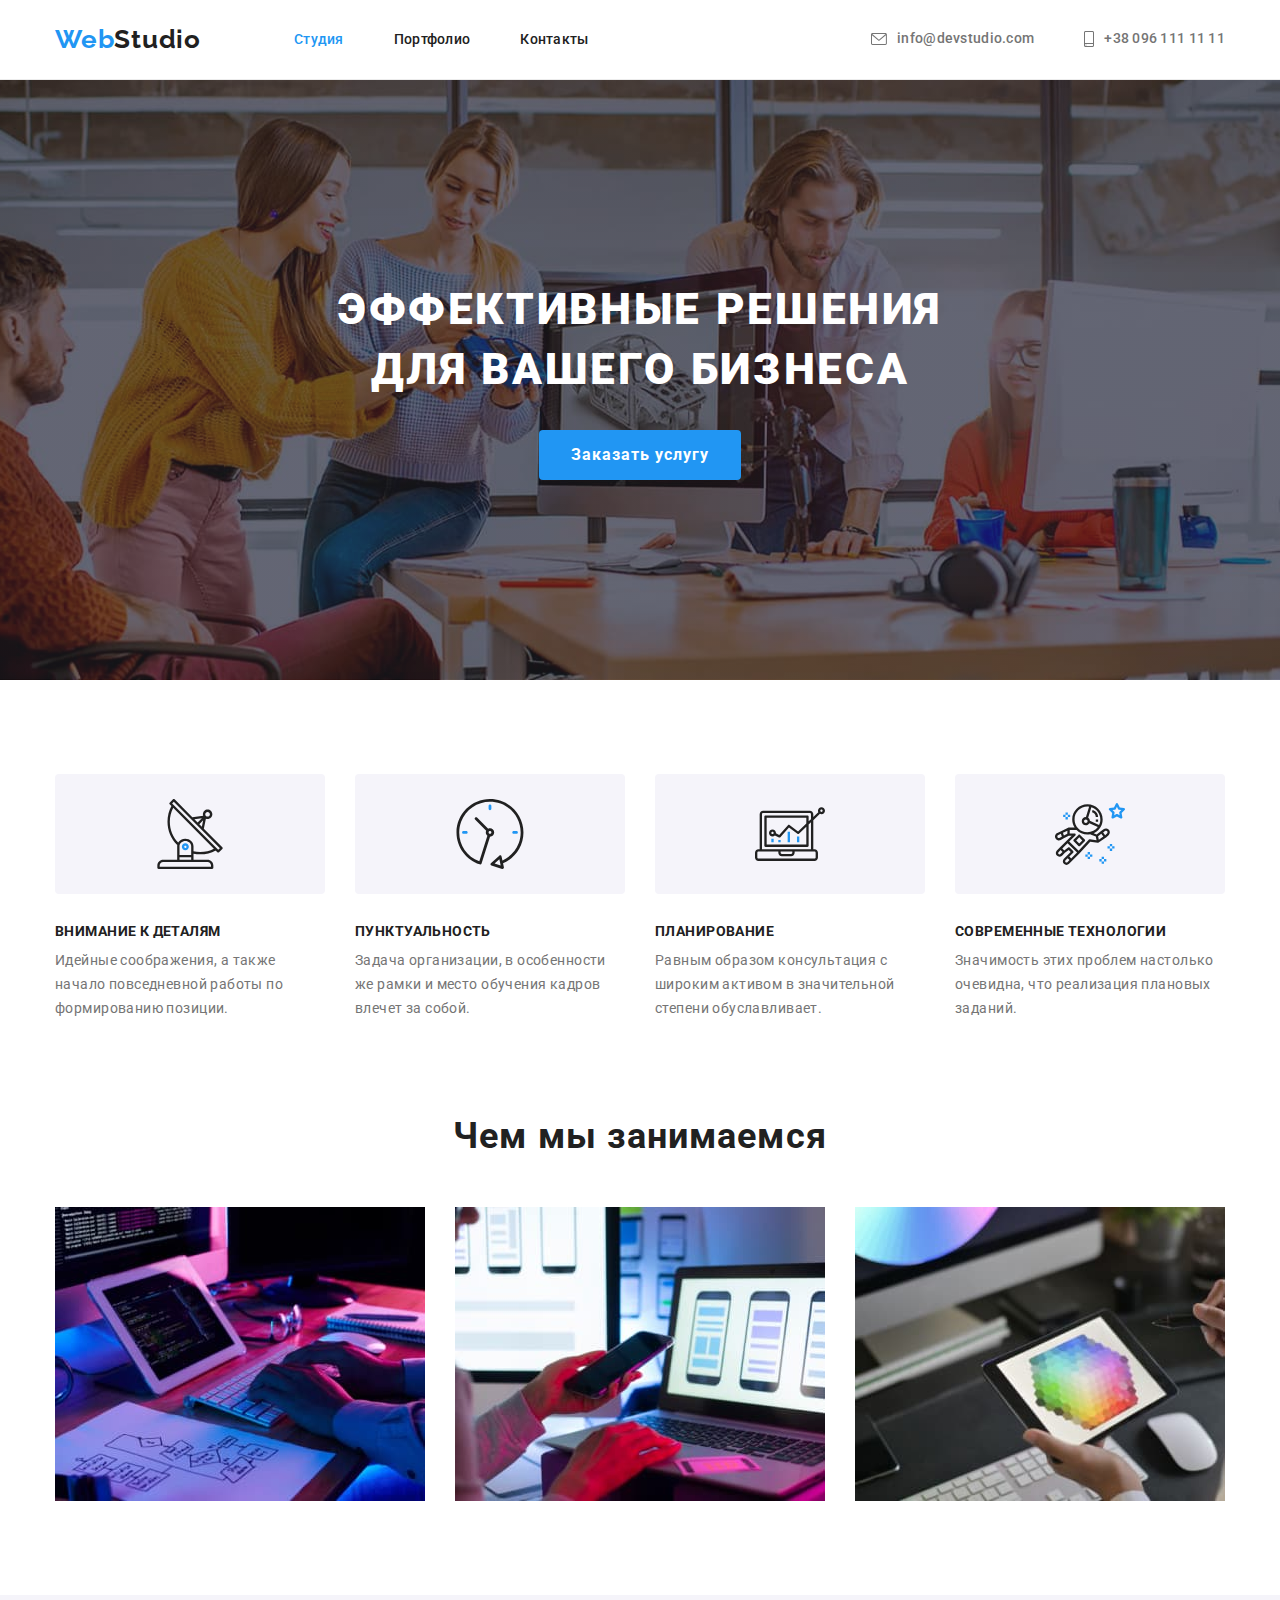
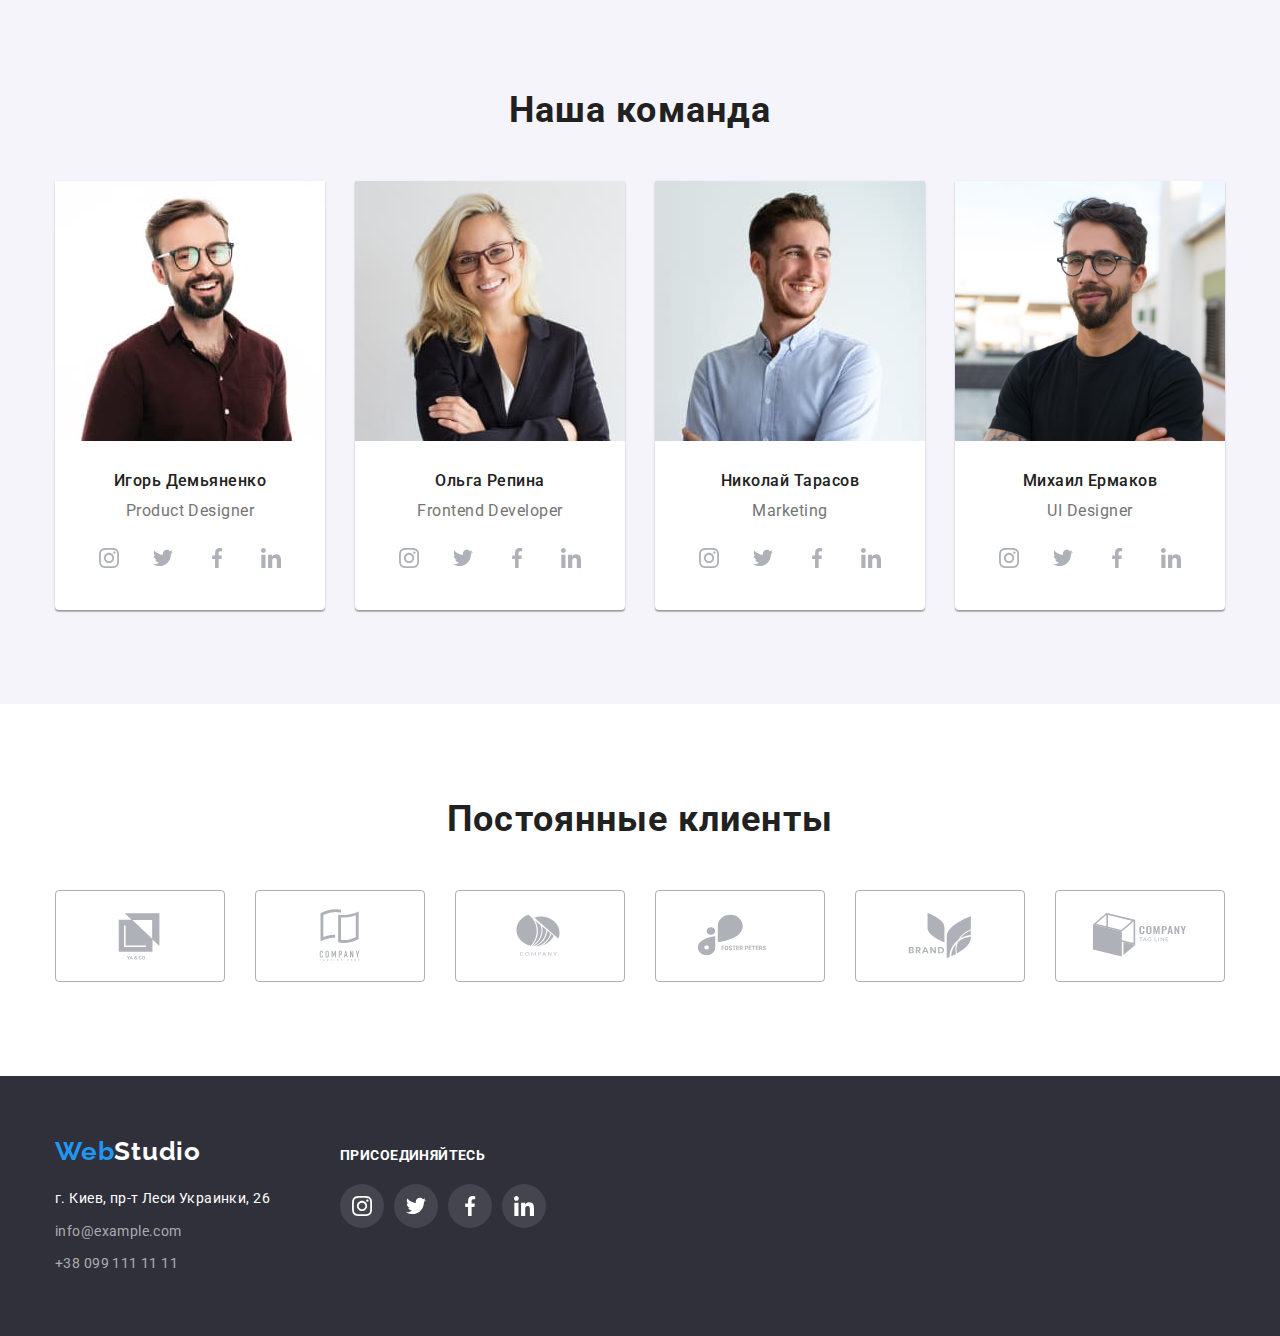
==== index.html @ 8af88ab4 "Добавляет goit-markup-hw-04" ====
<!DOCTYPE html>
<html lang="ru">
<head>
    <meta charset="UTF-8">
    <meta http-equiv="X-UA-Compatible" content="IE=edge">
    <meta name="viewport" content="width=device-width, initial-scale=1.0">
    <title>Студия</title>
    <link rel="stylesheet" href="https://cdnjs.cloudflare.com/ajax/libs/modern-normalize/1.1.0/modern-normalize.min.css">
    <link rel="preconnect" href="https://fonts.googleapis.com">
    <link rel="preconnect" href="https://fonts.gstatic.com" crossorigin>
    <link href="https://fonts.googleapis.com/css2?family=Raleway:wght@700&family=Roboto:wght@400;500;700;900&display=swap"
        rel="stylesheet">
    <link rel="stylesheet" href="./css/styles.css">
</head>
<body>
    <header class="header"> 
        <div class="contanier contanier-headline">    
            <a class="logo logo-header" href=""><span class="accent">Web</span>Studio</a>
            <nav class="nav">
                <ul class="site-nav">
                    <li class="site-nav-item"><a class="links accent site-nav-link" href="">Студия</a></li>
                    <li class="site-nav-item"><a class="links site-nav-link" href="./portfolio.html">Портфолио</a></li>
                    <li class="site-nav-item"><a class="links site-nav-link" href="">Контакты</a></li>
                </ul>
            </nav>
            <ul class="contacts">
                <li class="contacts-item">
                    <a class="links contacts-link" href="mailto:info@devstudio.com">
                            <svg class="contacts-icon" width="16" height="12">
                                <use href="images/icons.svg#icon-envelope"></use>
                            </svg>
                            info@devstudio.com
                    </a>
                </li>
                <li class="contacts-item">
                    <a class="links contacts-link" href="tel:+380961111111">
                        <svg class="contacts-icon" width="10" height="16">
                            <use href="images/icons.svg#icon-smartphone"></use>
                        </svg>
                        +38 096 111 11 11</a>
                </li>
            </ul>
        </div>
    </header>
    
    <main>
<!-- ----------------------HERO-------------------------- -->
        <section class="hero">
            <div class="contanier">
                <h1 class="main-heading">Эффективные решения для вашего бизнеса</h1>
                <button type="button" class="btn hero-btn">Заказать услугу</button>
            </div>
        </section>
<!-- -----------------------BENEFITS-------------->
        <section class="section">
            <div class="contanier">
                <h2 class="visually-hidden">Наши преимущества</h2>
                <ul class="benefits-list">
                    <li class="benefits-blank">
                        <div class="benefits-vector-box">
                            <svg width="70" height="70">
                                <use href="images/icons.svg#icon-antenna"></use>
                            </svg>
                        </div>    
                        <h3 class="title-upercase benefits-title">Внимание к деталям</h3>
                        <p class="benefits-text">Идейные соображения, а также начало повседневной работы по формированию позиции.</p></li>
                    <li class="benefits-blank">
                        <div class="benefits-vector-box">
                            <svg width="70" height="70">
                                <use href="images/icons.svg#icon-clock"></use>
                            </svg>
                        </div>
                        <h3 class="title-upercase benefits-title">Пунктуальность</h3>
                        <p class="benefits-text">Задача организации, в особенности же рамки и место обучения кадров влечет за собой.</p></li>
                    <li class="benefits-blank">
                        <div class="benefits-vector-box">
                            <svg width="70" height="70">
                                <use href="images/icons.svg#icon-diagram"></use>
                            </svg>
                        </div>
                        <h3 class="title-upercase benefits-title">Планирование</h3>
                        <p class="benefits-text">Равным образом консультация с широким активом в значительной степени обуславливает.</p></li>
                    <li class="benefits-blank">
                        <div class="benefits-vector-box">
                            <svg width="70" height="70">
                                <use href="images/icons.svg#icon-astronau"></use>
                            </svg>
                        </div>
                        <h3 class="title-upercase benefits-title">Современные технологии</h3>
                        <p class="benefits-text">Значимость этих проблем настолько очевидна, что реализация плановых заданий.</p></li>
                </ul>
            </div>
        </section>
<!-- --------------------SPECIFICATION-------------- -->
        <section class="section work-section">
            <div class="contanier">
                <h2 class="section-title">Чем мы занимаемся</h2>
                <ul class="benefits-list">
                    <li class="spec-blank"><img 
                        src="./images/desktop.jpg" 
                        alt="Человек пишет десктопное приложение" 
                        width="370"
                        ></li>
                    <li class="spec-blank"><img 
                        src="./images/mobile.jpg" 
                        alt="Человек разрабатывает мобильное приложение"
                        width="370"
                        ></li>
                    <li class="spec-blank"><img 
                        src="./images/design.jpg" 
                        alt="Человек разрабатывает дизайн"
                        width="370"
                        ></li>
                </ul>
            </div>
        </section>
<!-- ------------------------ TEAM ----------------- -->   
        <section class="section team">
            <div class="contanier">
                <h2 class="section-title">Наша команда</h2>
                <ul class="benefits-list">
                    <li class="team-blank">
                        <img src="./images/igor.jpg" alt="Дизайнер" width="270">
                        <div class="team-content">
                            <h3 class="team-title">Игорь Демьяненко</h3>
                            <p class="team-text">Product Designer</p>  
                            <ul class="social-list">
                                <li class="social-link">
                                    <a href="" class="social-link team-social-link">
                                        <svg class="team-social-icon" width="20" height="20">
                                            <use href="images/icons.svg#icon-instagram"></use>
                                        </svg>
                                    </a>
                                </li>
                                <li class="social-link">
                                    <a href="" class="social-link team-social-link">
                                        <svg class="team-social-icon" width="20" height="20">
                                            <use href="images/icons.svg#icon-twitter"></use>
                                        </svg>
                                    </a>
                                </li>
                                <li class="social-link">
                                    <a href="" class="social-link team-social-link">
                                        <svg class="team-social-icon" width="20" height="20">
                                            <use href="images/icons.svg#icon-facebook"></use>
                                        </svg>
                                    </a>
                                </li>
                                <li class="social-link">
                                    <a href="" class="social-link team-social-link">
                                        <svg class="team-social-icon" width="20" height="20">
                                            <use href="images/icons.svg#icon-linkedin"></use>
                                        </svg>
                                    </a>
                                </li>
                            </ul>
                        </div>
                    </li>
                    <li class="team-blank">
                        <img src="./images/olga.jpg" alt="Фронтенд-разработчик" width="270">
                        <div class="team-content">
                            <h3 class="team-title">Ольга Репина</h3>
                            <p class="team-text">Frontend Developer</p>
                            <ul class="social-list">
                                <li class="social-link">
                                    <a href="" class="social-link team-social-link">
                                        <svg class="team-social-icon" width="20" height="20">
                                            <use href="images/icons.svg#icon-instagram"></use>
                                        </svg>
                                    </a>
                                </li>
                                <li class="social-link">
                                    <a href="" class="social-link team-social-link">
                                        <svg class="team-social-icon" width="20" height="20">
                                            <use href="images/icons.svg#icon-twitter"></use>
                                        </svg>
                                    </a>
                                </li>
                                <li class="social-link">
                                    <a href="" class="social-link team-social-link">
                                        <svg class="team-social-icon" width="20" height="20">
                                            <use href="images/icons.svg#icon-facebook"></use>
                                        </svg>
                                    </a>
                                </li>
                                <li class="social-link">
                                    <a href="" class="social-link team-social-link">
                                        <svg class="team-social-icon" width="20" height="20">
                                            <use href="images/icons.svg#icon-linkedin"></use>
                                        </svg>
                                    </a>
                                </li>
                            </ul>
                        </div>    
                    </li>
                    <li class="team-blank">
                        <img src="./images/nikolaj.jpg" alt="Маркетолог" width="270">
                        <div class="team-content">
                            <h3 class="team-title">Николай Тарасов</h3>
                            <p class="team-text">Marketing</p>
                            <ul class="social-list">
                                <li class="social-link">
                                    <a href="" class="social-link team-social-link">
                                        <svg class="team-social-icon" width="20" height="20">
                                            <use href="images/icons.svg#icon-instagram"></use>
                                        </svg>
                                    </a>
                                </li>
                                <li class="social-link">
                                    <a href="" class="social-link team-social-link">
                                        <svg class="team-social-icon" width="20" height="20">
                                            <use href="images/icons.svg#icon-twitter"></use>
                                        </svg>
                                    </a>
                                </li>
                                <li class="social-link">
                                    <a href="" class="social-link team-social-link">
                                        <svg class="team-social-icon" width="20" height="20">
                                            <use href="images/icons.svg#icon-facebook"></use>
                                        </svg>
                                    </a>
                                </li>
                                <li class="social-link">
                                    <a href="" class="social-link team-social-link">
                                        <svg class="team-social-icon" width="20" height="20">
                                            <use href="images/icons.svg#icon-linkedin"></use>
                                        </svg>
                                    </a>
                                </li>
                            </ul>
                        </div>    
                    </li>
                    <li class="team-blank">
                        <img src="./images/michael.jpg" alt="Дизайнер" width="270">
                        <div class="team-content">
                            <h3 class="team-title">Михаил Ермаков</h3>
                            <p class="team-text">UI Designer</p>
                            <ul class="social-list">
                                <li class="social-link">
                                    <a href="" class="social-link team-social-link">
                                        <svg class="team-social-icon" width="20" height="20">
                                            <use href="images/icons.svg#icon-instagram"></use>
                                        </svg>
                                    </a>
                                </li>
                                <li class="social-link">
                                    <a href="" class="social-link team-social-link">
                                        <svg class="team-social-icon" width="20" height="20">
                                            <use href="images/icons.svg#icon-twitter"></use>
                                        </svg>
                                    </a>
                                </li>
                                <li class="social-link">
                                    <a href="" class="social-link team-social-link">
                                        <svg class="team-social-icon" width="20" height="20">
                                            <use href="images/icons.svg#icon-facebook"></use>
                                        </svg>
                                    </a>
                                </li>
                                <li class="social-link">
                                    <a href="" class="social-link team-social-link">
                                        <svg class="team-social-icon" width="20" height="20">
                                            <use href="images/icons.svg#icon-linkedin"></use>
                                        </svg>
                                    </a>
                                </li>
                            </ul>
                        </div>    
                    </li>
                </ul>
            </div>
        </section>
 <!-- ------------------------CLIENTS------------------ -->
        <section class="section">
            <div class="contanier">
                <h2 class="section-title">Постоянные клиенты</h2>
                <ul class="benefits-list">
                    <li class="clients-icons-list">
                        <a href="" class="clients-logo">
                            <svg class="clients-icon" width="106" height="60">
                                <use href="images/icons.svg#icon-Logo"></use>
                            </svg>
                        </a>
                    </li>
                    <li class="clients-icons-list">
                        <a href="" class="clients-logo">
                            <svg class="clients-icon" width="106" height="60">
                                <use href="images/icons.svg#icon-Logo1"></use>
                            </svg>
                        </a>
                    </li>
                    <li class="clients-icons-list">
                        <a href="" class="clients-logo">
                            <svg class="clients-icon" width="106" height="60">
                                <use href="images/icons.svg#icon-Logo2"></use>
                            </svg>
                        </a>
                    </li>
                    <li class="clients-icons-list">
                        <a href="" class="clients-logo">
                            <svg class="clients-icon" width="106" height="60">
                                <use href="images/icons.svg#icon-Logo3"></use>
                            </svg>
                        </a>
                    </li>
                    <li class="clients-icons-list">
                        <a href="" class="clients-logo">
                            <svg class="clients-icon" width="106" height="60">
                                <use href="images/icons.svg#icon-Logo4"></use>
                            </svg>
                        </a>
                    </li>
                    <li class="clients-icons-list">
                        <a href="" class="clients-logo">
                            <svg class="clients-icon" width="106" height="60">
                                <use href="images/icons.svg#icon-Logo5"></use>
                            </svg>
                        </a>
                    </li>
                </ul>
            </div>
        </section>
    </main>
    
    <footer class="footer">
        <div class="contanier">
            <div class="footer-block">   
                <div class="footer-contact-block">
                    <a class="logo logo-footer" href=""><span class="accent">Web</span>Studio</a>
                    <address class="direct-block">
                        <ul>
                            <li class="footer-list"><a class="links footer-adds" href="https://goo.gl/maps/VP5CbCXjH7ehLdj28" target="_blank" rel="noopener noreferrer">г. Киев, пр-т Леси Украинки, 26</a></li>
                            <li class="footer-list"><a class="links footer-cont" href="mailto:info@example.com">info@example.com</a></li>
                            <li class="footer-list"><a class="links footer-cont" href="tel:+380991111111">+38 099 111 11 11</a></li>
                        </ul>
                    </address>
                </div>
                <div class="footer-links-block">
                    <h3 class="title-upercase footer-icons-title">присоединяйтесь</h3>
                    <ul class="social-list">
                        <li class="social-link">
                            <a href="" class="social-link footer-social-link">
                                <svg class="footer-social-icon" width="20" height="20">
                                    <use href="images/icons.svg#icon-instagram"></use>
                                </svg>
                            </a>
                        </li>
                        <li class="social-link">
                            <a href="" class="social-link footer-social-link">
                                <svg class="footer-social-icon" width="20" height="20">
                                    <use href="images/icons.svg#icon-twitter"></use>
                                </svg>
                            </a>
                        </li>
                        <li class="social-link">
                            <a href="" class="social-link footer-social-link">
                                <svg class="footer-social-icon" width="20" height="20">
                                    <use href="images/icons.svg#icon-facebook"></use>
                                </svg>
                            </a>
                        </li>
                        <li class="social-link">
                            <a href="" class="social-link footer-social-link">
                                <svg class="footer-social-icon" width="20" height="20">
                                    <use href="images/icons.svg#icon-linkedin"></use>
                                </svg>
                            </a>
                        </li>
                    </ul>
                </div>
        </div>
        </div>         
    </footer>
</body>
</html>
---- css/styles.css ----
:root {
  --background: #ffffff;
  --background-elements: #F5F4FA;
  --footer-color: #2F303A;
  --footer-cont-color: rgba(255, 255, 255, 0.6);
  --footer-hover-text-one: rgba(255, 255, 255, 0.8);
  --footer-hover-text-two: rgba(255, 255, 255, 0.4);
  --footer-icons-background: rgba(255, 255, 255, 0.1);
  --footer-hover-accent: rgba(33, 149, 243, 0.9);
  --second-btn-color:#188CE8;
  --accent-color: #2196F3;
  --first-title-color: #ffffff;
  --second-title-color: #212121;
  --p-title-color: #757575;  
  --icons-color: #afb1b8;

}
/* 
*,
*::before,
*::after {
  box-sizing: border-box;
} */

body {
  margin: 0;
  font-family: 'Roboto', sans-serif;
  color: var(--background);
}
p,
h1,
h2,
h3{
  margin: 0;
}

ul {
  margin: 0;
  padding: 0;
  list-style: none;
}
img {
  display: block;
  max-width: 100%;
  height: auto;
}
/* Общие стили для всех кнопок */
.btn{
  display: inline-block;  /*Делает из строчного элемента строчно-блочный чтоб задать вертикальные паддинги*/
  font-family: Roboto;
  border-radius: 4px;
  border: transparent; /* Убирает рамку */
  cursor: pointer; /*Меняет курсор на палец при наведении*/
  
}

/* Убирает нижнее подчеркивание всех ссылок */
.links {
  text-decoration: none;
}
.visually-hidden {
  position: absolute;
  white-space: nowrap;
  width: 1px;
  height: 1px;
  overflow: hidden;
  border: 0;
  padding: 0;
  clip: rect(0 0 0 0);
  clip-path: inset(50%);
  margin: -1px;
}
.logo{
  font-family: Raleway;
  font-weight: 700;
  font-size: 26px;
  line-height: 1.19;
  letter-spacing: 0.03em;
  text-decoration: none;
}
.contanier{
  width: 1200px;
  margin: 0 auto; 
  padding: 0 15px;
   /* outline: 2px solid tomato; */
}

/* ------------------HEADER------------------- */
.header{
  background-color: var(--background);
  border-bottom: 1px solid #ececec;
  
}
.contanier-headline{
  display: flex;
  align-items: center;
  justify-content: end;
  padding-top: 24px;
  padding-bottom: 24px;
}

/* У класса <div class="contanier-headline"> есть три ребенка:
1. <a class="logo logo-header">
2. <nav class="nav">
  2.1 <ul class="site-nav">
    2.1.1 <li clas="site-nav-item">
      2.1.1.1 <a class="link site-nav-link"
3. <ul class="contacts">
*/

.logo-header{
  color:var(--second-title-color);
  margin-right: 93px;
}

.logo-header:hover,
.logo-header:focus,
.logo-footer:hover,
.logo-footer:focus,
.site-nav-link:hover,
.site-nav-link:focus,
.contacts-link:hover,
.contacts-link:focus{
  color: var(--accent-color);
}

.site-nav{
  display: flex;
  /* margin-right: 331px; */
}
.site-nav-item{
  margin-right: 50px;
}
.site-nav-item:last-child{
	margin-right: 0;
}

.site-nav-link{
  font-weight: 500;
  font-size: 14px;
  line-height: 1.14;
  letter-spacing: 0.02em;
  text-decoration: none;
  color: var(--second-title-color);
}
.accent{
  color: var(--accent-color);
}

.contacts{
  margin-left: auto;
  display: flex;
  align-items: center;
}
.contacts-item{
  margin-right: 50px;
}
.contacts-item:last-child{
	margin-right: 0;
}
.contacts-link{
  display: flex;
  align-items: center;
  font-weight: 500;
  font-size: 14px;
  line-height: 1.14;
  letter-spacing: 0.02em;
  color: var(--p-title-color); 
}
.contacts-icon{
  margin-right: 10px;
  fill: currentColor;
}

/* --------------------MAIN-------------------- */
/*        -------------HERO---------------     */
.section-title{
  margin-bottom: 50px;
  font-weight: 700;
  font-size: 36px;
  line-height: 1.17;
  letter-spacing: 0.03em;
  text-align: center;
  color: var(--second-title-color);
}


.hero {
  
  text-align: center;
  padding-top: 200px;
  padding-bottom: 200px;
  max-width: 1600px;
  margin-left: auto;
  margin-right: auto;

  background-color: var(--footer-color);
  background-image: linear-gradient(rgba(47, 48, 58, 0.4), rgba(47, 48, 58, 0.4)), url("../images/img.jpg"); 
  background-size: cover;
  background-repeat: no-repeat;
  background-position: center;
     
}

.main-heading{
  margin-left: auto;
  margin-right: auto;
  width: 696px;
  margin-bottom: 30px;

  font-weight: 900;
  font-size: 44px;
  line-height: 1.36;
  letter-spacing: 0.06em;
  text-transform: uppercase;
  color: var(--background);
}
.hero-btn{
  padding: 10px 32px; /*10 вертикальные 32 гоизонтальные*/
  font-weight: 700;
  font-size: 16px;
  line-height: 1.87;
  letter-spacing: 0.06em;
  background: var(--accent-color);
  color: var(--background);
}
.hero-btn:hover{
  background: var(--second-btn-color);
}

/* -----------------------BENEFITS-------------- */
.section{
  padding-top: 94px;
  padding-bottom: 94px;
}
.work-section{
padding-top: 0
;
}

.benefits-list{
  display: flex;
  justify-content: center;
}
.benefits-blank{
  margin-right: 30px;
  width: calc((100%-90px)/4);
}
.benefits-blank:last-child{
	margin-right: 0;
}
.benefits-vector-box{
  display:flex;
  justify-content: center;
  align-items: center;
  width: 270px;
  height: 120px;
  border-radius: 4px;
  background-color: var(--background-elements);
  margin-bottom: 30px;
}
.title-upercase{
  font-weight: 700;
  font-size: 14px;
  line-height: 1.14;
  letter-spacing: 0.03em;
  text-transform: uppercase;
}
.benefits-title{
  margin-bottom: 10px;
  color: var(--second-title-color);
}
.benefits-text{
  font-size: 14px;
  line-height: 1.71;
  letter-spacing: 0.03em;
  color: var(--p-title-color);
}
/* --------------------SPECIFICATION-------------- */
.spec-blank{
  margin-right: 30px;
}
.spec-blank:last-child{
  margin-right: 0;
}
/* -----------------------TEAM-------------------- */
.team{
  background-color: var(--background-elements);
}
.team-blank{
background-color: var(--background);
margin-right: 30px;
box-shadow: 0px 1px 3px rgba(0, 0, 0, 0.12), 0px 1px 1px rgba(0, 0, 0, 0.14), 0px 2px 1px rgba(0, 0, 0, 0.2);
border-radius: 0px 0px 4px 4px;
}
.team-blank:last-child{
	margin-right: 0;
}
.team-content{
  padding-top: 30px;
  padding-bottom: 30px;
}

.team-title{
  margin-bottom: 10px;
  font-weight: 500;
  font-size: 16px;
  line-height: 1.19;
  letter-spacing: 0.03em;    
  text-align: center;
  color: var(--second-title-color)
}
.team-text{
  font-size: 16px;
  line-height: 1.19;
  text-align: center;
  letter-spacing: 0.03em;
  color: var(--p-title-color);
  margin-bottom: 16px;
}

.social-list{
  display: flex;
  justify-content: center;
}
.social-link + .social-link{
  margin-left: 10px;
}
.social-link{
  display:flex;
  height: 44px;
  width: 44px;
  /* background-color: teal; */
  border-radius: 50%;
  display: flex;
  justify-content: center;
  align-items: center;
}
.team-social-link{
  color:var(--icons-color);
}

.team-social-icon{
  fill: currentColor;
}
.team-social-link:hover,
.team-social-link:focus{
  background-color: var(--accent-color);
  color: var(--background);
}

/* -----CLIENTS----- */
.clients-icons-list+.clients-icons-list{
  margin-left: 30px;
}

.clients-logo{
  height: 92px;
  width: 170px;

  border: 1px solid var(--icons-color);
  border-radius: 4px;

  display: flex;
  justify-content: center;
  align-items: center;
  color:var(--icons-color);
}
.clients-icon{
  fill: currentColor;
}
.clients-logo:hover,
.clients-logo:focus{
  border-color: var(--accent-color);
  color: var(--accent-color);
}

/* -----PORTFOLIO----------- */
.filter{
  display:flex;
  justify-content: center;
  margin-bottom: 50px;
}
.filter-item{
  margin-right: 8px;
  
}
.filter-item:last-child{
	margin-right: 0px;
}
.filter-btn{
  padding: 6px 22px;
  font-weight: 500;
  font-size: 16px;
  line-height: 1.62;
  letter-spacing: 0.03em;
  color: var(--second-title-color);
  background: var(--background-elements);
}

.btn-accent{ 
  background: var(--accent-color);
  color: var(--background);
}
.filter-btn:hover,
.filter-btn:focus{
  background-color: var(--second-btn-color);
  color: var(--background);
  box-shadow: 0px 3px 1px rgba(0, 0, 0, 0.1), 0px 1px 2px rgba(0, 0, 0, 0.08), 0px 2px 2px rgba(0, 0, 0, 0.12);
}

.portfolio-section{
  display: flex;
  flex-wrap: wrap;
}
.portfolio-item{
  margin-right: 30px;
  margin-bottom: 30px;
}
.portfolio-links{
  display: block;
}
.portfolio-links:hover,
.portfolio-links:focus{
  box-shadow: 0px 1px 1px rgba(0, 0, 0, 0.12), 0px 4px 4px rgba(0, 0, 0, 0.06), 1px 4px 6px rgba(0, 0, 0, 0.16);
}
.portfolio-content{
  padding: 20px 24px;
  border-left: 1px solid #eeeeee;
  border-bottom: 1px solid #eeeeee;
  border-right: 1px solid #eeeeee;
}
.portfolio-item:nth-child(3n){
  margin-right: 0;
}
.portfolio-item:nth-child(n + 7){
  margin-bottom: 0;
}


.portfolio-title{
  margin-bottom: 4px;
  font-weight: 700;
  font-size: 18px;
  line-height: 2;
  letter-spacing: 0.06em;
  color: var(--second-title-color);
}
.portfolio-text{
  font-size: 16px;
  line-height: 1.87;
  letter-spacing: 0.03em;
  color: var(--p-title-color);
}
/* --------------------FOOTER-------------------- */
.footer{
  padding-top: 60px;
  padding-bottom: 60px;
  background-color: var(--footer-color);
}
.logo-footer{
  color: var(--background);
}
.direct-block{
  margin-top: 20px;
  font-style: normal;
}
.footer-list{
  margin-bottom: 9px;
  font-size: 14px;
  line-height: 1.71;
  letter-spacing: 0.03em;
  color: var(--background);
}
.footer-adds{
  color: var(--background);
}
.footer-cont{
  color: var(--footer-cont-color);
}
.footer-list:last-child{
	margin-bottom: 0;
}

.footer-adds:hover,
.footer-adds:focus{
  color: var(--footer-hover-text-one);
}
.footer-cont:hover,
.footer-cont:focus{
  color: var(--footer-hover-text-two);
}
.footer-block{
  display: flex;
  align-items: baseline;
}
.footer-links-block{
  margin-left: 70px;
  
}
.footer-icons-title{
  margin-bottom: 20px;
  color: var(--background);
}
.footer-social-link{
  background-color: var(--footer-icons-background); 
}

.footer-social-icon{
  fill: var(--background);
}
.footer-social-link:hover,
.footer-social-link:focus{
  background-color: var(--accent-color);
}
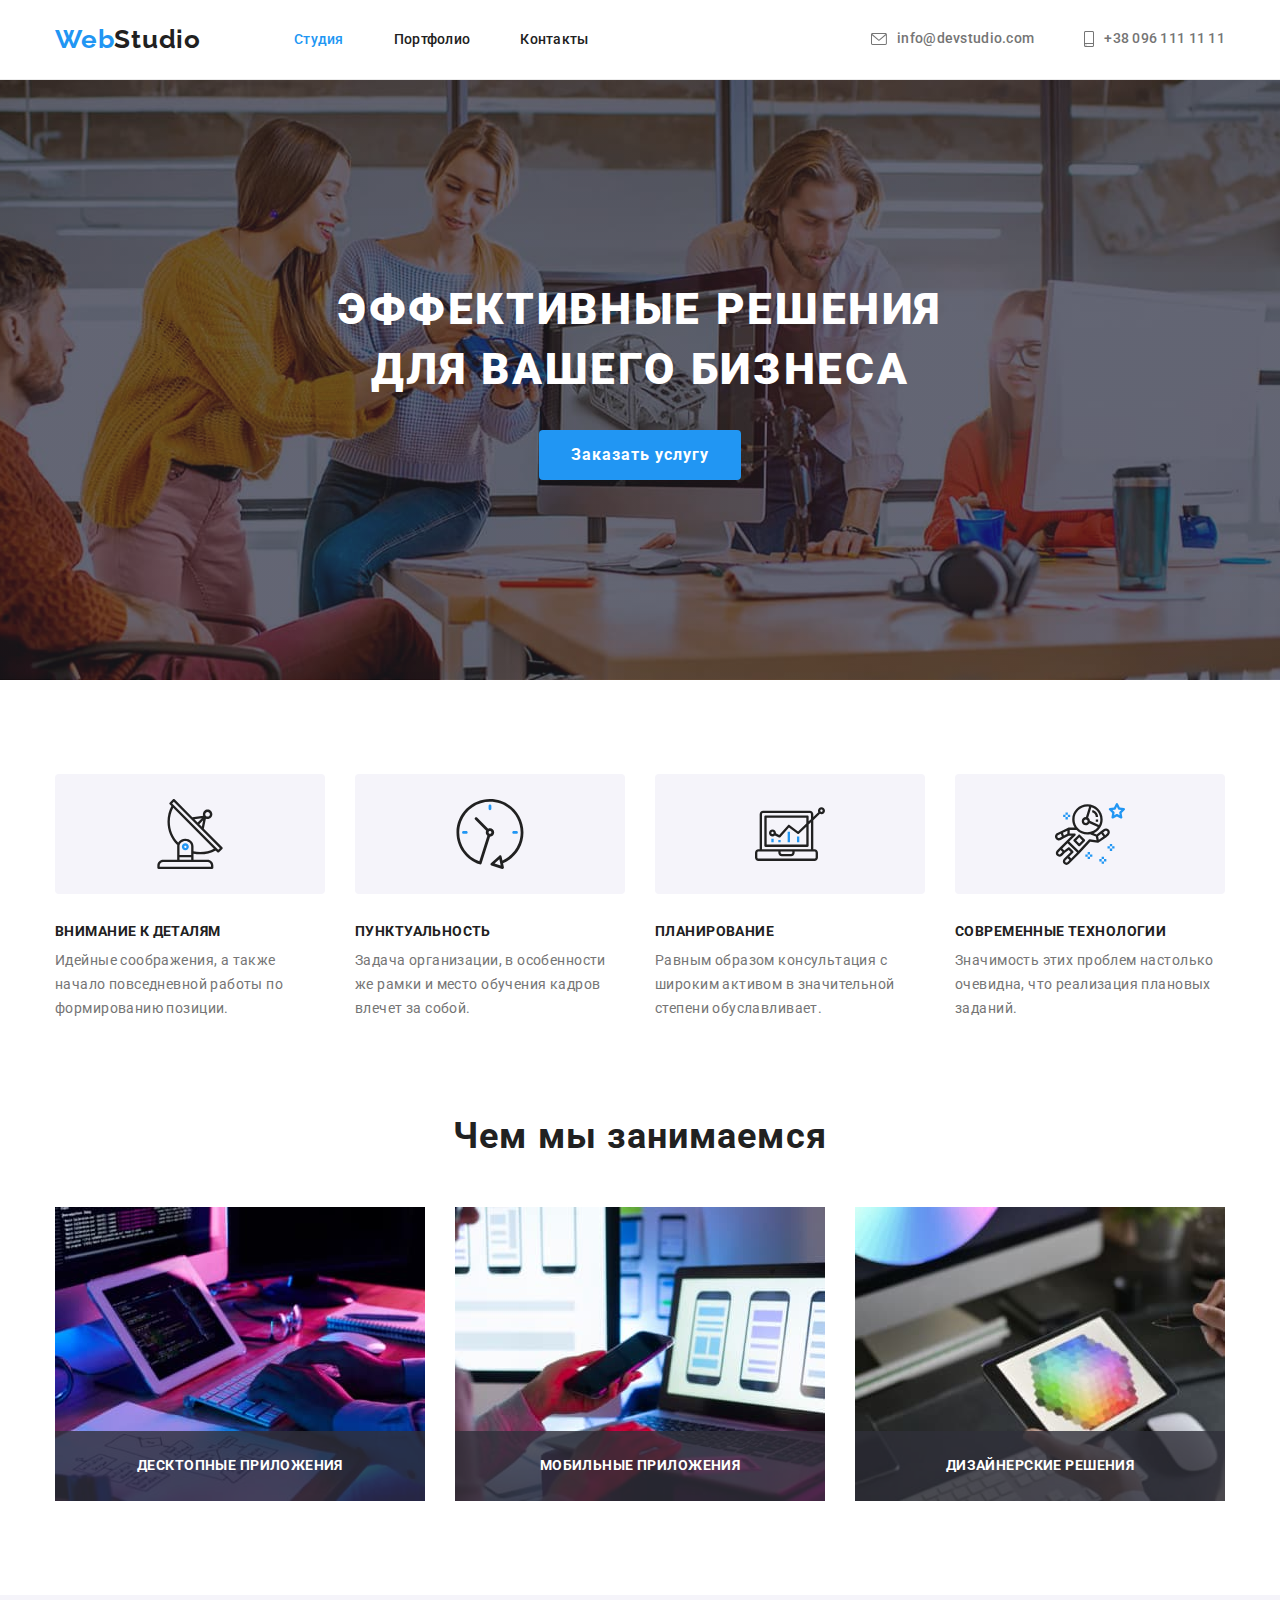
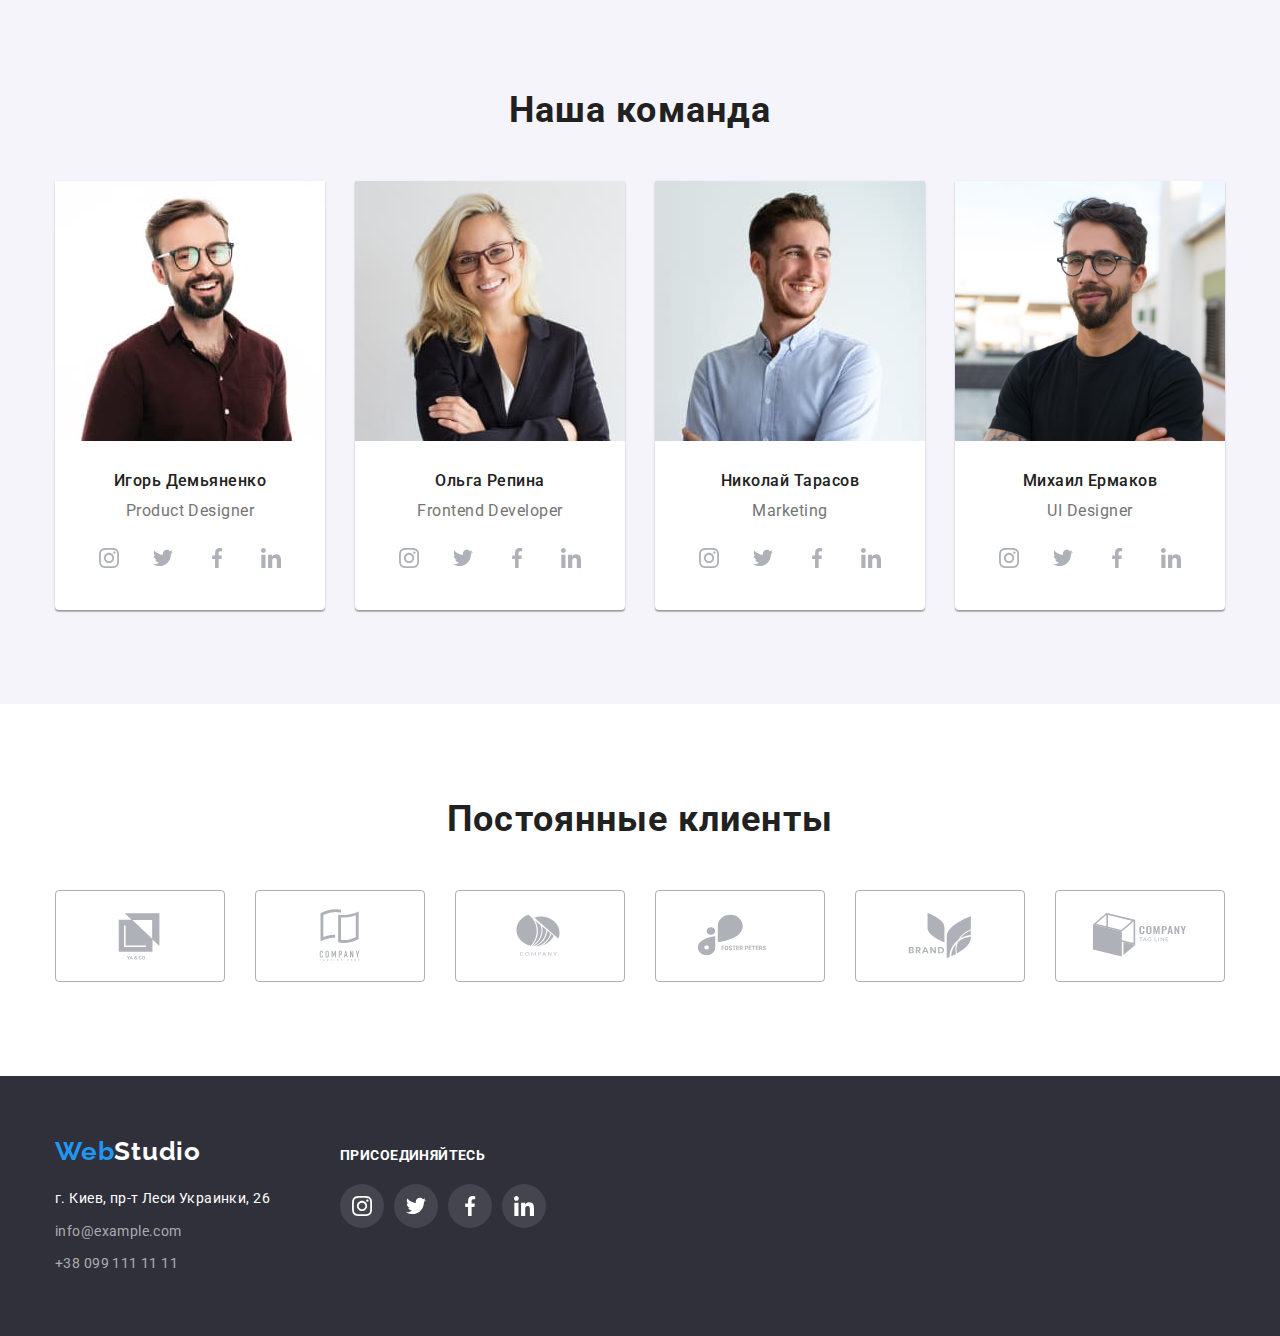
==== commit 4da6c013: "Добавляет надписи к картинкам в секции Specification" ====
--- a/index.html
+++ b/index.html
@@ -96,21 +96,24 @@
             <div class="contanier">
                 <h2 class="section-title">Чем мы занимаемся</h2>
                 <ul class="benefits-list">
-                    <li class="spec-blank"><img 
-                        src="./images/desktop.jpg" 
+                    <li class="spec-blank">
+                        <img src="./images/desktop.jpg" 
                         alt="Человек пишет десктопное приложение" 
-                        width="370"
-                        ></li>
-                    <li class="spec-blank"><img 
-                        src="./images/mobile.jpg" 
+                        width="370">
+                        <p class="spec-label">Десктопные приложения</p>
+                    </li>
+                    <li class="spec-blank">
+                        <img src="./images/mobile.jpg" 
                         alt="Человек разрабатывает мобильное приложение"
-                        width="370"
-                        ></li>
-                    <li class="spec-blank"><img 
-                        src="./images/design.jpg" 
+                        width="370">
+                        <p class="spec-label">Мобильные приложения</p>
+                    </li>
+                    <li class="spec-blank">
+                        <img src="./images/design.jpg" 
                         alt="Человек разрабатывает дизайн"
-                        width="370"
-                        ></li>
+                        width="370">
+                        <p class="spec-label">Дизайнерские решения</p>
+                    </li>
                 </ul>
             </div>
         </section>
@@ -371,5 +374,6 @@
         </div>
         </div>         
     </footer>
+    <script src="./js/modal.js"></script>
 </body>
 </html>--- a/css/styles.css
+++ b/css/styles.css
@@ -7,12 +7,15 @@
   --footer-hover-text-two: rgba(255, 255, 255, 0.4);
   --footer-icons-background: rgba(255, 255, 255, 0.1);
   --footer-hover-accent: rgba(33, 149, 243, 0.9);
+  --spec-label-background: rgba(47, 48, 58, 0.8);
   --second-btn-color:#188CE8;
   --accent-color: #2196F3;
   --first-title-color: #ffffff;
   --second-title-color: #212121;
   --p-title-color: #757575;  
   --icons-color: #afb1b8;
+  --effect-time:250ms;
+  --function-time:cubic-bezier(0.4, 0, 0.2, 1);
 
 }
 /* 
@@ -111,6 +114,10 @@
 .logo-header{
   color:var(--second-title-color);
   margin-right: 93px;
+
+  transition-property: color;
+  transition-duration: var(--effect-time);
+  transition-timing-function: var(--function-time); 
 }
 
 .logo-header:hover,
@@ -142,6 +149,10 @@
   letter-spacing: 0.02em;
   text-decoration: none;
   color: var(--second-title-color);
+
+  transition-property: color;
+  transition-duration: var(--effect-time);
+  transition-timing-function: var(--function-time); 
 }
 .accent{
   color: var(--accent-color);
@@ -166,6 +177,10 @@
   line-height: 1.14;
   letter-spacing: 0.02em;
   color: var(--p-title-color); 
+
+  transition-property: color;
+  transition-duration: var(--effect-time);
+  transition-timing-function: var(--function-time); 
 }
 .contacts-icon{
   margin-right: 10px;
@@ -186,7 +201,6 @@
 
 
 .hero {
-  
   text-align: center;
   padding-top: 200px;
   padding-bottom: 200px;
@@ -223,9 +237,13 @@
   letter-spacing: 0.06em;
   background: var(--accent-color);
   color: var(--background);
+
+  transition-property: background-color;
+  transition-duration: var(--effect-time);
+  transition-timing-function: var(--function-time); 
 }
 .hero-btn:hover{
-  background: var(--second-btn-color);
+  background-color: var(--second-btn-color);
 }
 
 /* -----------------------BENEFITS-------------- */
@@ -278,11 +296,32 @@
 }
 /* --------------------SPECIFICATION-------------- */
 .spec-blank{
+  display: flex;
+  position: relative;
+  align-items: end;
+
   margin-right: 30px;
 }
 .spec-blank:last-child{
   margin-right: 0;
 }
+.spec-label{
+display:flex;
+align-items: center;
+justify-content: center;
+height: 70px;
+width: 100%;
+
+position: absolute;
+font-weight: 700;
+font-size: 14px;
+line-height: 1.14;
+letter-spacing: 0.03em;
+text-transform: uppercase;
+color: var(--first-title-color);
+background-color: var(--spec-label-background);
+}
+
 /* -----------------------TEAM-------------------- */
 .team{
   background-color: var(--background-elements);
@@ -338,6 +377,10 @@
 }
 .team-social-link{
   color:var(--icons-color);
+
+  transition-property: background-color, color;
+  transition-duration: var(--effect-time);
+  transition-timing-function: var(--function-time); 
 }
 
 .team-social-icon{
@@ -357,7 +400,6 @@
 .clients-logo{
   height: 92px;
   width: 170px;
-
   border: 1px solid var(--icons-color);
   border-radius: 4px;
 
@@ -365,6 +407,10 @@
   justify-content: center;
   align-items: center;
   color:var(--icons-color);
+
+  transition-property: border-color, color;
+  transition-duration: var(--effect-time);
+  transition-timing-function: var(--function-time); 
 }
 .clients-icon{
   fill: currentColor;
@@ -396,6 +442,10 @@
   letter-spacing: 0.03em;
   color: var(--second-title-color);
   background: var(--background-elements);
+
+  transition-property: background-color, color, box-shadow;
+  transition-duration: var(--effect-time);
+  transition-timing-function: var(--function-time); 
 }
 
 .btn-accent{ 
@@ -419,6 +469,10 @@
 }
 .portfolio-links{
   display: block;
+
+  transition-property: box-shadow;
+  transition-duration: var(--effect-time);
+  transition-timing-function: var(--function-time); 
 }
 .portfolio-links:hover,
 .portfolio-links:focus{
@@ -460,6 +514,10 @@
 }
 .logo-footer{
   color: var(--background);
+
+  transition-property: color;
+  transition-duration: var(--effect-time);
+  transition-timing-function: var(--function-time); 
 }
 .direct-block{
   margin-top: 20px;
@@ -474,9 +532,17 @@
 }
 .footer-adds{
   color: var(--background);
+
+  transition-property: color;
+  transition-duration: var(--effect-time);
+  transition-timing-function: var(--function-time); 
 }
 .footer-cont{
   color: var(--footer-cont-color);
+
+  transition-property: color;
+  transition-duration: var(--effect-time);
+  transition-timing-function: var(--function-time); 
 }
 .footer-list:last-child{
 	margin-bottom: 0;
@@ -504,6 +570,10 @@
 }
 .footer-social-link{
   background-color: var(--footer-icons-background); 
+
+  transition-property: background-color;
+  transition-duration: var(--effect-time);
+  transition-timing-function: var(--function-time); 
 }
 
 .footer-social-icon{
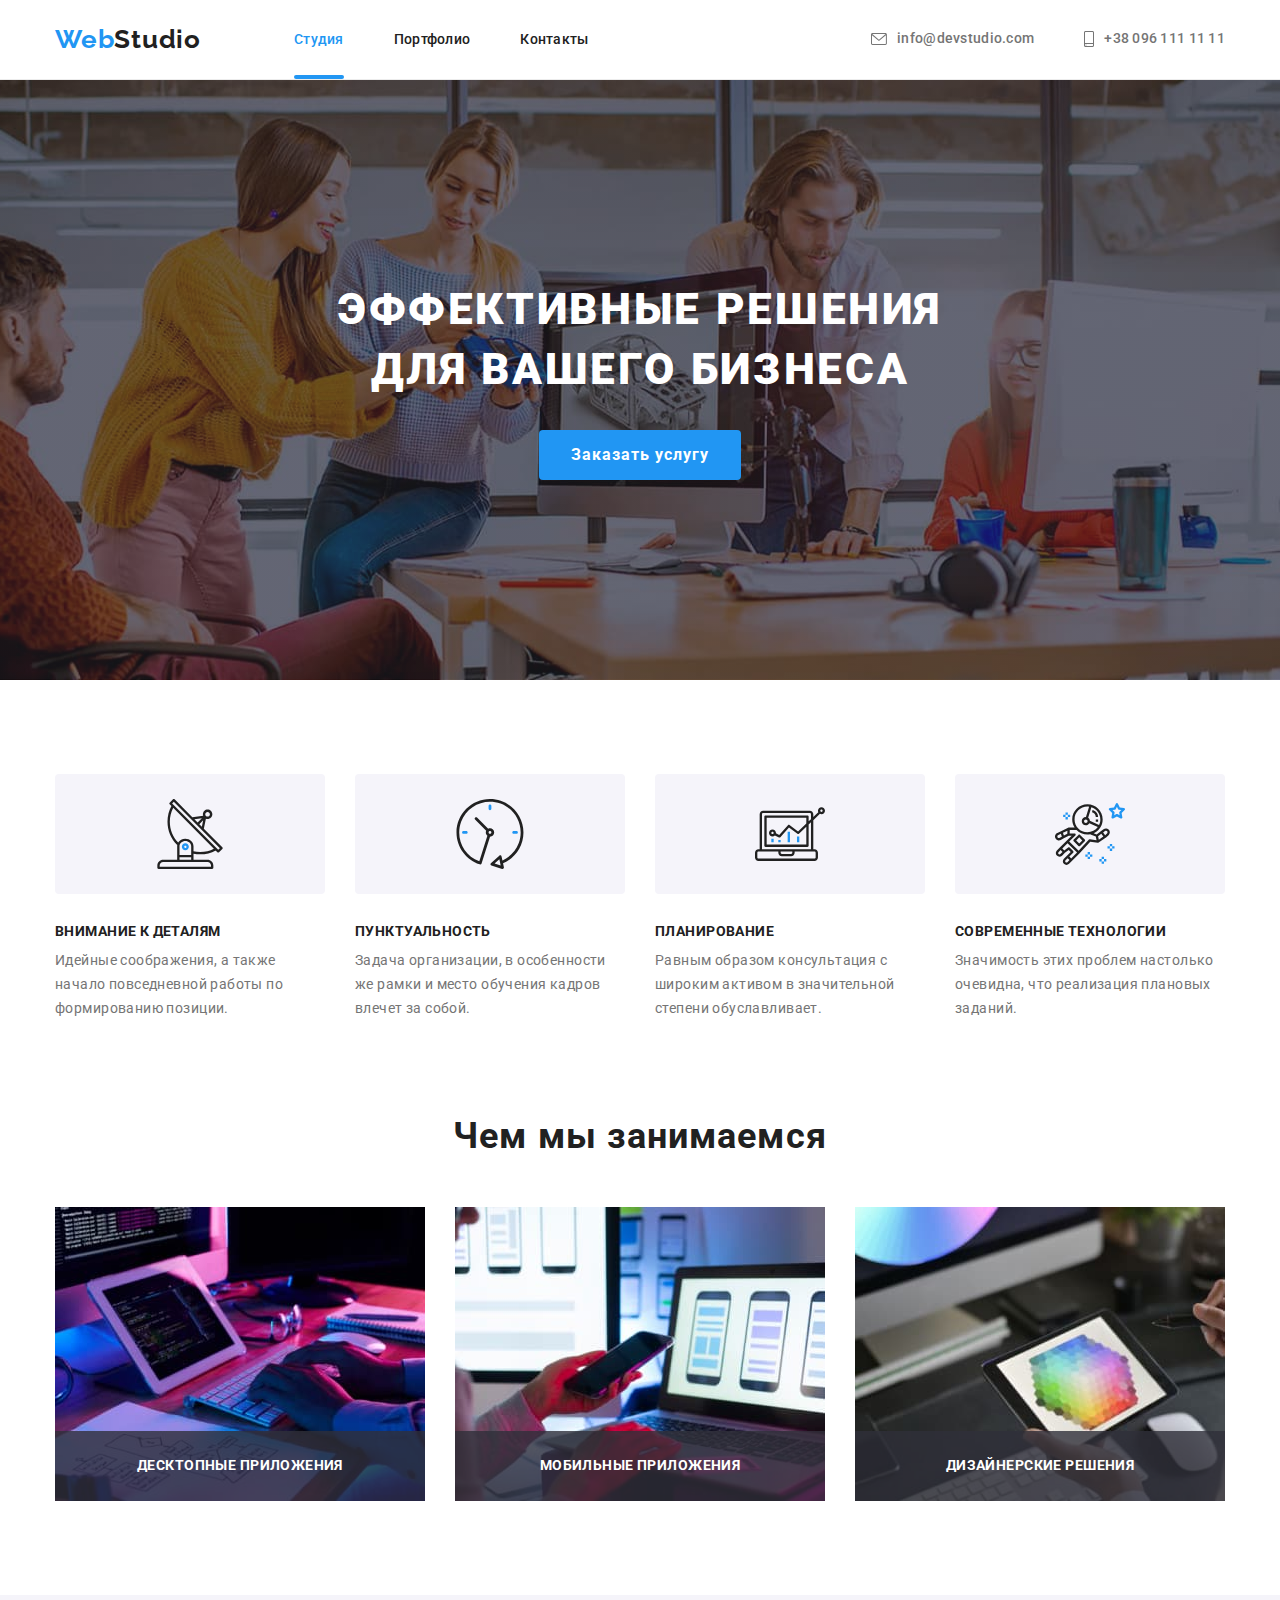
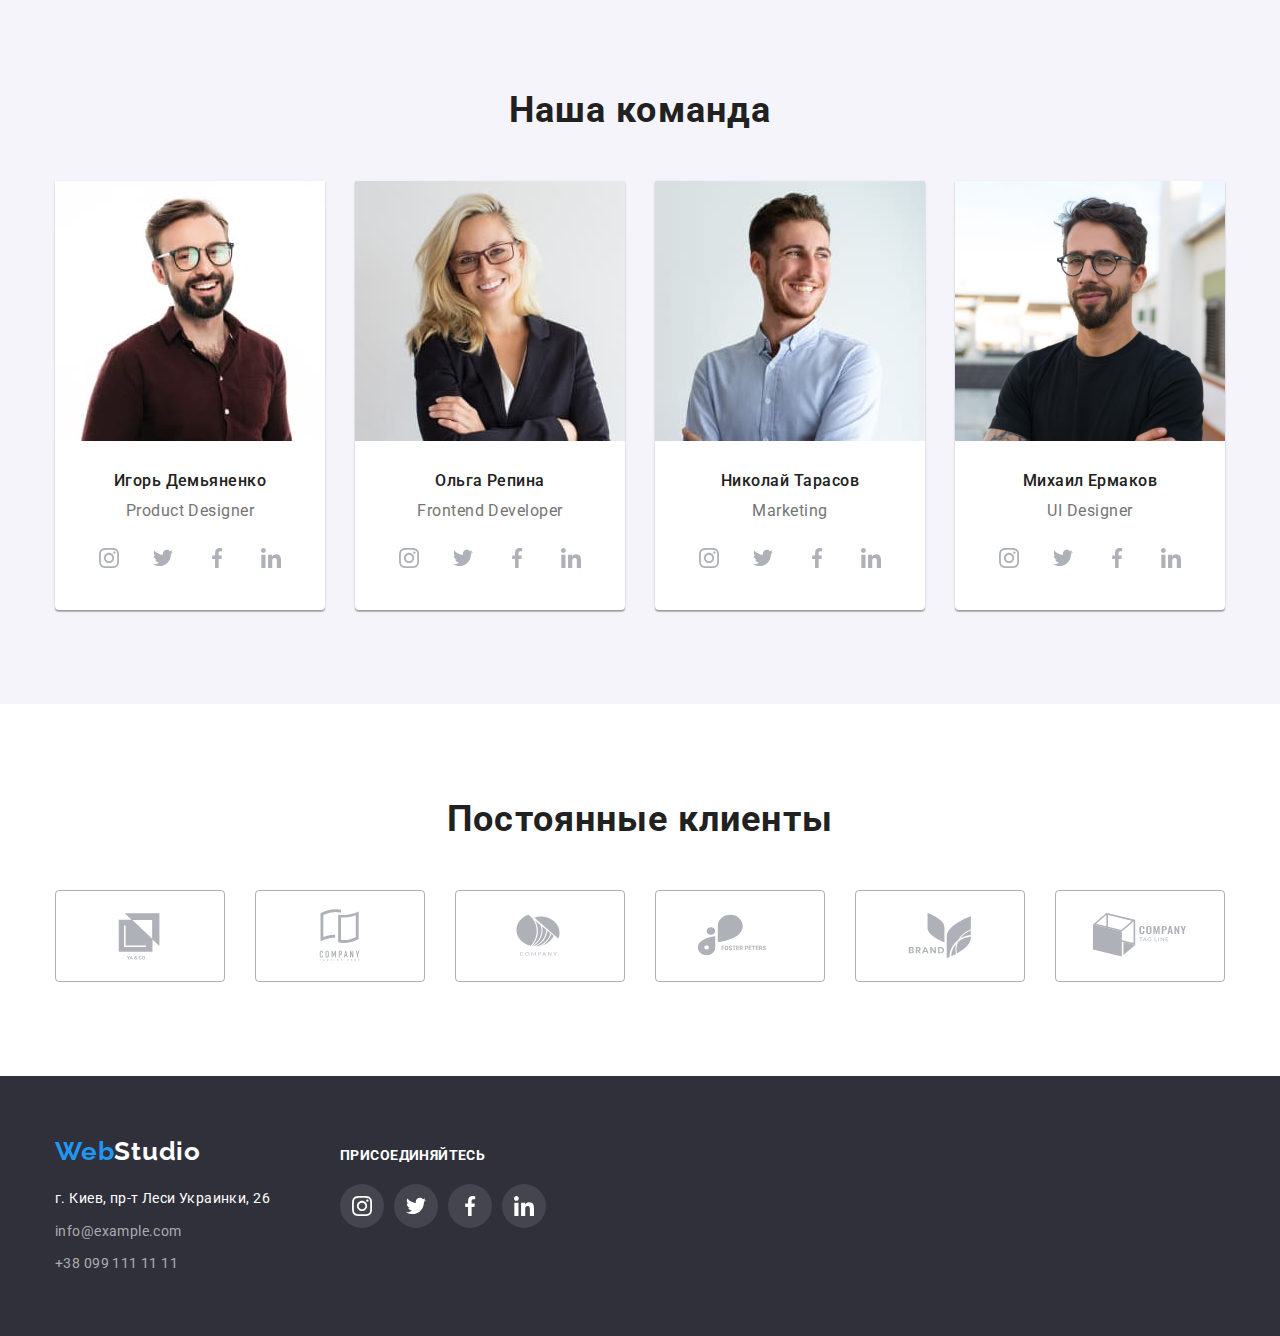
==== commit 32b522c5: "Добавляет подчеркивание в Хедере" ====
--- a/index.html
+++ b/index.html
@@ -15,7 +15,7 @@
 <body>
     <header class="header"> 
         <div class="contanier contanier-headline">    
-            <a class="logo logo-header" href=""><span class="accent">Web</span>Studio</a>
+            <a class="logo logo-header" href=""><span class="accent-logo">Web</span>Studio</a>
             <nav class="nav">
                 <ul class="site-nav">
                     <li class="site-nav-item"><a class="links accent site-nav-link" href="">Студия</a></li>
@@ -329,7 +329,7 @@
         <div class="contanier">
             <div class="footer-block">   
                 <div class="footer-contact-block">
-                    <a class="logo logo-footer" href=""><span class="accent">Web</span>Studio</a>
+                    <a class="logo logo-footer" href=""><span class="accent-logo">Web</span>Studio</a>
                     <address class="direct-block">
                         <ul>
                             <li class="footer-list"><a class="links footer-adds" href="https://goo.gl/maps/VP5CbCXjH7ehLdj28" target="_blank" rel="noopener noreferrer">г. Киев, пр-т Леси Украинки, 26</a></li>
--- a/css/styles.css
+++ b/css/styles.css
@@ -16,7 +16,7 @@
   --icons-color: #afb1b8;
   --effect-time:250ms;
   --function-time:cubic-bezier(0.4, 0, 0.2, 1);
-
+  
 }
 /* 
 *,
@@ -102,22 +102,16 @@
   padding-bottom: 24px;
 }
 
-/* У класса <div class="contanier-headline"> есть три ребенка:
-1. <a class="logo logo-header">
-2. <nav class="nav">
-  2.1 <ul class="site-nav">
-    2.1.1 <li clas="site-nav-item">
-      2.1.1.1 <a class="link site-nav-link"
-3. <ul class="contacts">
-*/
-
 .logo-header{
   color:var(--second-title-color);
   margin-right: 93px;
-
   transition-property: color;
   transition-duration: var(--effect-time);
   transition-timing-function: var(--function-time); 
+}
+
+.accent-logo{
+  color:var(--accent-color);
 }
 
 .logo-header:hover,
@@ -156,6 +150,19 @@
 }
 .accent{
   color: var(--accent-color);
+  position: relative;
+}
+
+.accent::after{
+  content: '';
+  width: 100%;
+  height: 4px;
+  border-radius: 2px;
+  background-color: var(--accent-color);
+  position: absolute;
+  left: 0;
+  bottom: -31.5px;
+
 }
 
 .contacts{
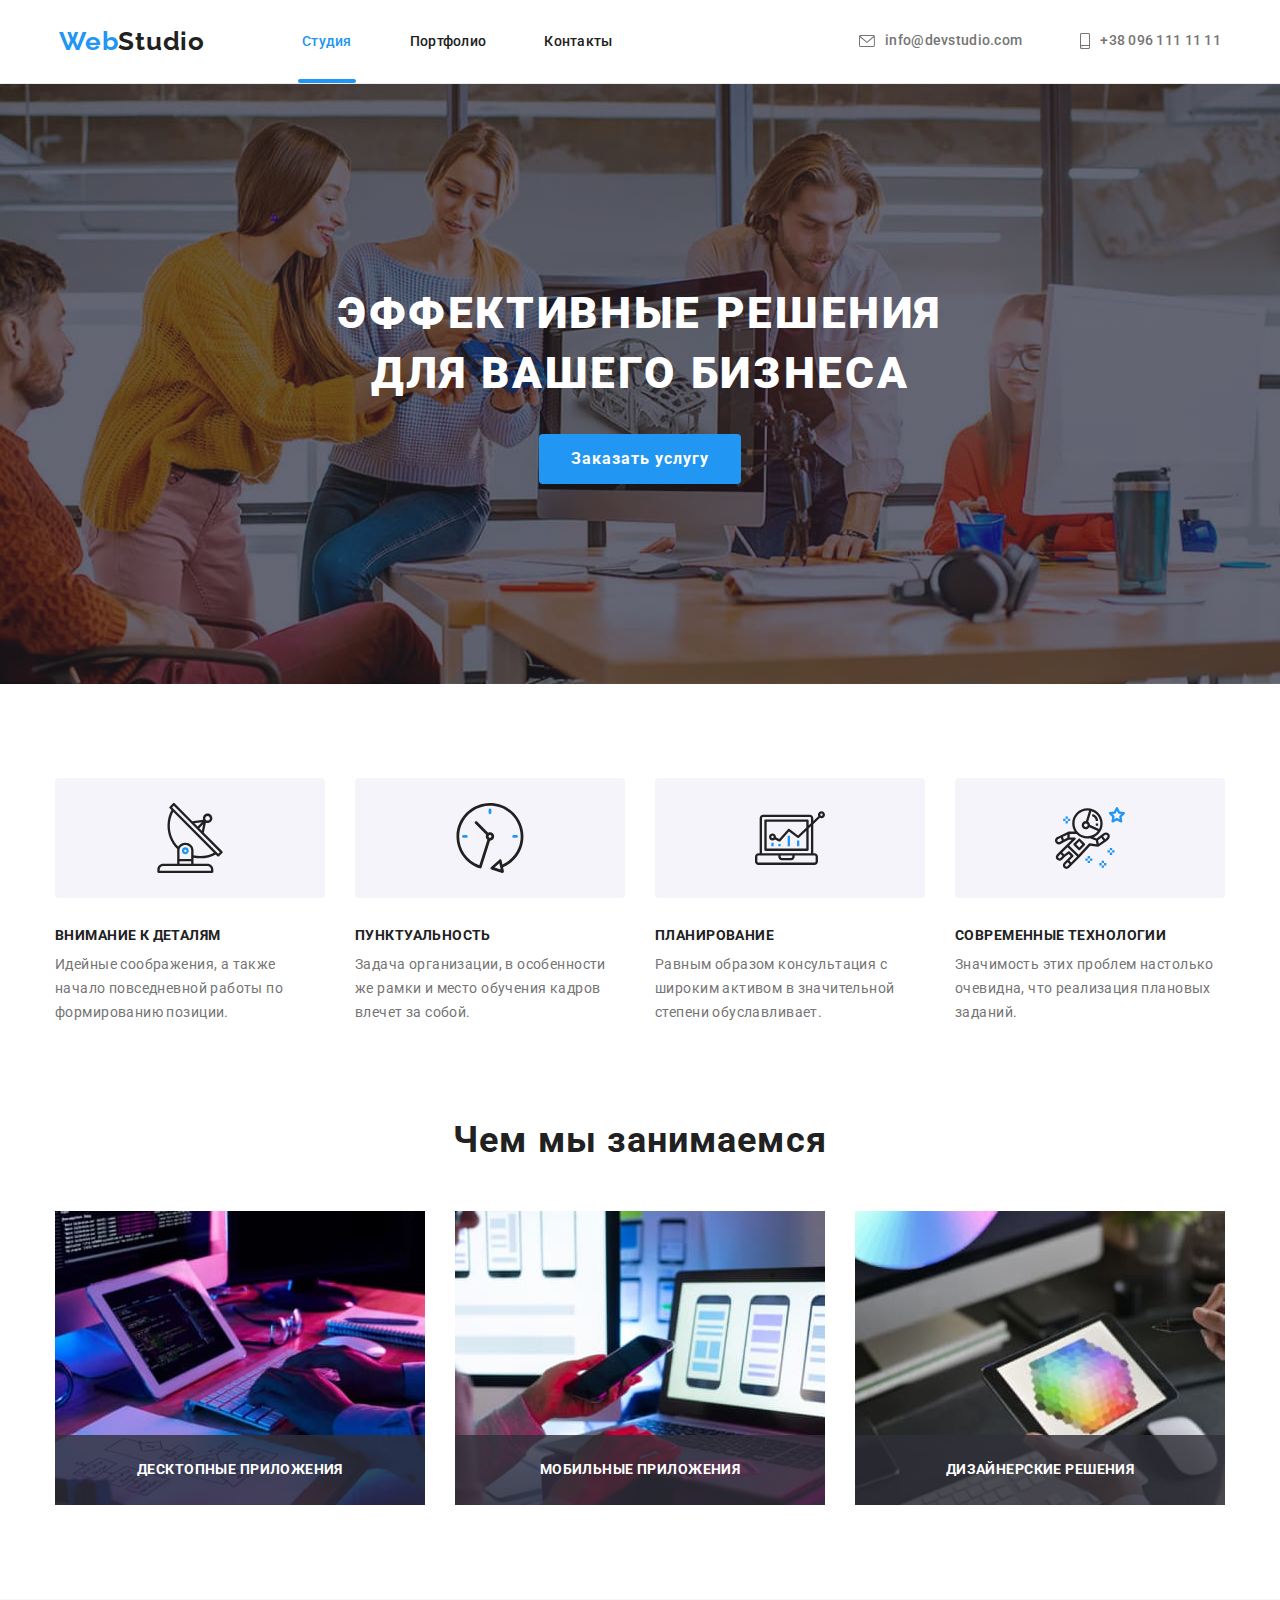
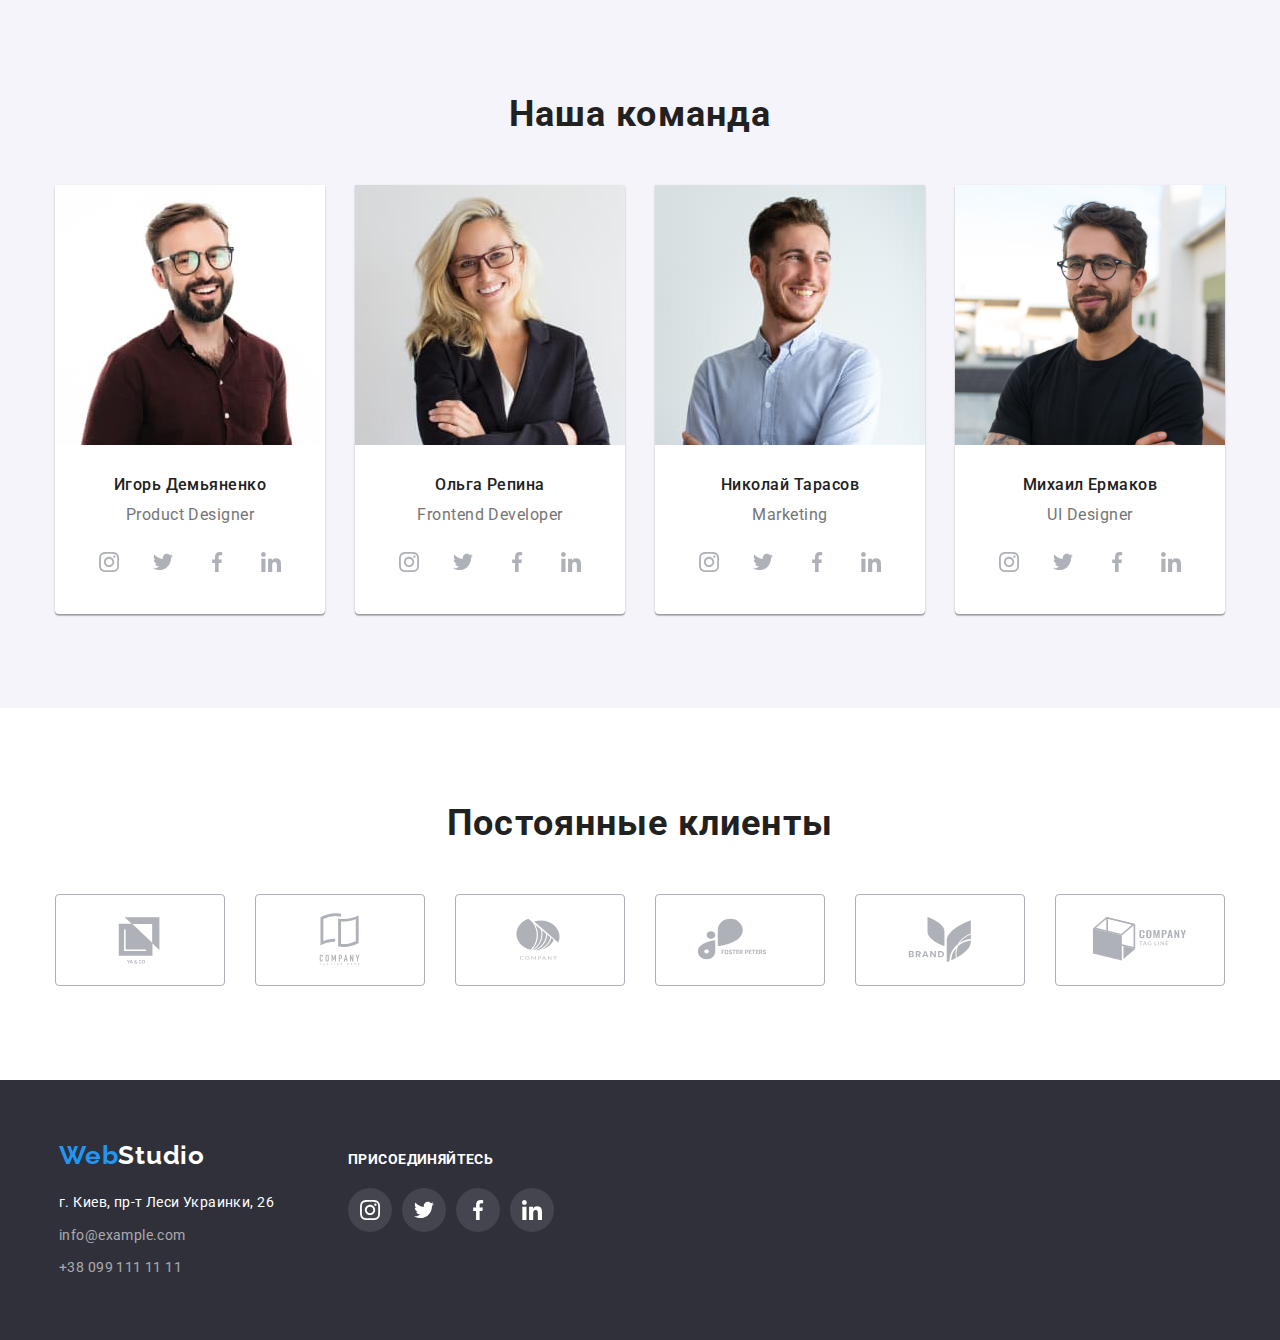
==== commit 27cbf413: "Делает фокусы элементов симпатичнее" ====
--- a/index.html
+++ b/index.html
@@ -26,15 +26,15 @@
             <ul class="contacts">
                 <li class="contacts-item">
                     <a class="links contacts-link" href="mailto:info@devstudio.com">
-                            <svg class="contacts-icon" width="16" height="12">
-                                <use href="images/icons.svg#icon-envelope"></use>
-                            </svg>
-                            info@devstudio.com
+                        <svg class="contacts-icon mail-icon" width="16" height="12">
+                            <use href="images/icons.svg#icon-envelope"></use>
+                        </svg>
+                        info@devstudio.com
                     </a>
                 </li>
                 <li class="contacts-item">
                     <a class="links contacts-link" href="tel:+380961111111">
-                        <svg class="contacts-icon" width="10" height="16">
+                        <svg class="contacts-icon phone-icon" width="10" height="16">
                             <use href="images/icons.svg#icon-smartphone"></use>
                         </svg>
                         +38 096 111 11 11</a>
@@ -48,7 +48,7 @@
         <section class="hero">
             <div class="contanier">
                 <h1 class="main-heading">Эффективные решения для вашего бизнеса</h1>
-                <button type="button" class="btn hero-btn">Заказать услугу</button>
+                <button type="button" class="btn hero-btn" data-modal-open>Заказать услугу</button>
             </div>
         </section>
 <!-- -----------------------BENEFITS-------------->
@@ -374,6 +374,15 @@
         </div>
         </div>         
     </footer>
+    <div class="backdrop is-hidden" data-modal>
+        <div class="modal">
+            <button type="button" class="modal-close" data-modal-close>
+                <svg class="modal-close-btn" width="18" height="18">
+                    <use href="images/icons.svg#icon-close-black"></use>
+                </svg>
+            </button>    
+        </div>
+    </div>
     <script src="./js/modal.js"></script>
 </body>
 </html>--- a/css/styles.css
+++ b/css/styles.css
@@ -7,7 +7,11 @@
   --footer-hover-text-two: rgba(255, 255, 255, 0.4);
   --footer-icons-background: rgba(255, 255, 255, 0.1);
   --footer-hover-accent: rgba(33, 149, 243, 0.9);
+  --portf-img-txt-color:rgba(33, 150, 243, 0.9);
   --spec-label-background: rgba(47, 48, 58, 0.8);
+  --modal-background: rgba(0, 0, 0, 0.2);
+  --border-close-btn: rgba(0, 0, 0, 0.1);
+ 
   --second-btn-color:#188CE8;
   --accent-color: #2196F3;
   --first-title-color: #ffffff;
@@ -24,6 +28,10 @@
 *::after {
   box-sizing: border-box;
 } */
+*,
+*:focus{
+  outline-color: var(--p-title-color);
+}
 
 body {
   margin: 0;
@@ -104,10 +112,11 @@
 
 .logo-header{
   color:var(--second-title-color);
-  margin-right: 93px;
+  margin-right: 89px;
   transition-property: color;
   transition-duration: var(--effect-time);
   transition-timing-function: var(--function-time); 
+  padding: 2px 4px;
 }
 
 .accent-logo{
@@ -147,6 +156,7 @@
   transition-property: color;
   transition-duration: var(--effect-time);
   transition-timing-function: var(--function-time); 
+  padding: 2px 4px;
 }
 .accent{
   color: var(--accent-color);
@@ -162,7 +172,6 @@
   position: absolute;
   left: 0;
   bottom: -31.5px;
-
 }
 
 .contacts{
@@ -188,11 +197,16 @@
   transition-property: color;
   transition-duration: var(--effect-time);
   transition-timing-function: var(--function-time); 
-}
+  padding: 2px 4px;
+}
+
 .contacts-icon{
   margin-right: 10px;
   fill: currentColor;
-}
+  margin-bottom: auto;
+  margin-top: auto;
+}
+
 
 /* --------------------MAIN-------------------- */
 /*        -------------HERO---------------     */
@@ -422,9 +436,12 @@
 .clients-icon{
   fill: currentColor;
 }
-.clients-logo:hover,
+.clients-logo:hover{
+  border-color: var(--accent-color);
+  color: var(--accent-color);
+}
 .clients-logo:focus{
-  border-color: var(--accent-color);
+  outline-color: var(--accent-color);
   color: var(--accent-color);
 }
 
@@ -436,7 +453,6 @@
 }
 .filter-item{
   margin-right: 8px;
-  
 }
 .filter-item:last-child{
 	margin-right: 0px;
@@ -471,20 +487,52 @@
   flex-wrap: wrap;
 }
 .portfolio-item{
+  flex-basis: calc((100% - 60px) / 3);
   margin-right: 30px;
   margin-bottom: 30px;
 }
+
+.portfolio-item:hover .pirtfolio-img-txt{
+  transform: translateY(0);
+
+}
 .portfolio-links{
   display: block;
-
   transition-property: box-shadow;
   transition-duration: var(--effect-time);
-  transition-timing-function: var(--function-time); 
-}
+  transition-timing-function: var(--function-time);
+  }
+
 .portfolio-links:hover,
 .portfolio-links:focus{
   box-shadow: 0px 1px 1px rgba(0, 0, 0, 0.12), 0px 4px 4px rgba(0, 0, 0, 0.06), 1px 4px 6px rgba(0, 0, 0, 0.16);
 }
+
+.portfolio-item-wrap{
+  position: relative;
+  overflow: hidden;
+}
+
+.pirtfolio-img-txt{
+  position: absolute;
+  top: 0;
+  left: 0;
+  padding: 63px 24px;
+  font-size: 18px;
+  line-height: 1.56;
+  letter-spacing: 0.03em;
+  color: var(--first-title-color);
+  background-color: var(--portf-img-txt-color);
+  height: 100%;
+  
+  transform: translateY(100%);
+  transition-property: transform;
+  transition-duration: var(--effect-time);
+  transition-timing-function: var(--function-time); 
+    /* И на случай переполнения контента */
+    /* overflow: auto;     */
+}
+
 .portfolio-content{
   padding: 20px 24px;
   border-left: 1px solid #eeeeee;
@@ -524,7 +572,8 @@
 
   transition-property: color;
   transition-duration: var(--effect-time);
-  transition-timing-function: var(--function-time); 
+  transition-timing-function: var(--function-time);
+  padding: 2px 4px; 
 }
 .direct-block{
   margin-top: 20px;
@@ -543,6 +592,7 @@
   transition-property: color;
   transition-duration: var(--effect-time);
   transition-timing-function: var(--function-time); 
+  padding: 2px 4px;
 }
 .footer-cont{
   color: var(--footer-cont-color);
@@ -550,6 +600,7 @@
   transition-property: color;
   transition-duration: var(--effect-time);
   transition-timing-function: var(--function-time); 
+  padding: 2px 4px;
 }
 .footer-list:last-child{
 	margin-bottom: 0;
@@ -590,3 +641,46 @@
 .footer-social-link:focus{
   background-color: var(--accent-color);
 }
+
+.backdrop{
+  position: fixed;
+  top: 0;
+  width: 100vw;
+  height: 100vh;
+  background-color: var(--modal-background);
+  transition: opacity 500ms ,visibslity 500ms;
+  transition-timing-function: var(--function-time);
+}
+
+.modal{
+  position: absolute;
+  top: 50%;
+  left: 50%;
+  transform: translate(-50%, -50%);
+  width: 528px;
+  min-height: 581px;
+  background: var(--background);
+  box-shadow: 0px 1px 3px rgba(0, 0, 0, 0.12), 0px 1px 1px rgba(0, 0, 0, 0.14), 0px 2px 1px rgba(0, 0, 0, 0.2);
+  border-radius: 4px;
+}
+.modal-close{
+  display: flex;
+  justify-content: center;
+  align-items: center;
+  width: 30px;
+  height: 30px;
+  border-radius: 50%;
+  border: 1px solid var(--border-close-btn);
+  background-color: var(--background);
+  /* box-sizing: border-box; */
+  position: absolute;
+  top: 8px;
+  right: 8px;
+  cursor: pointer;
+}
+
+.is-hidden{
+  opacity: 0;
+  pointer-events: none;
+  /* visibility: hidden; */
+}
